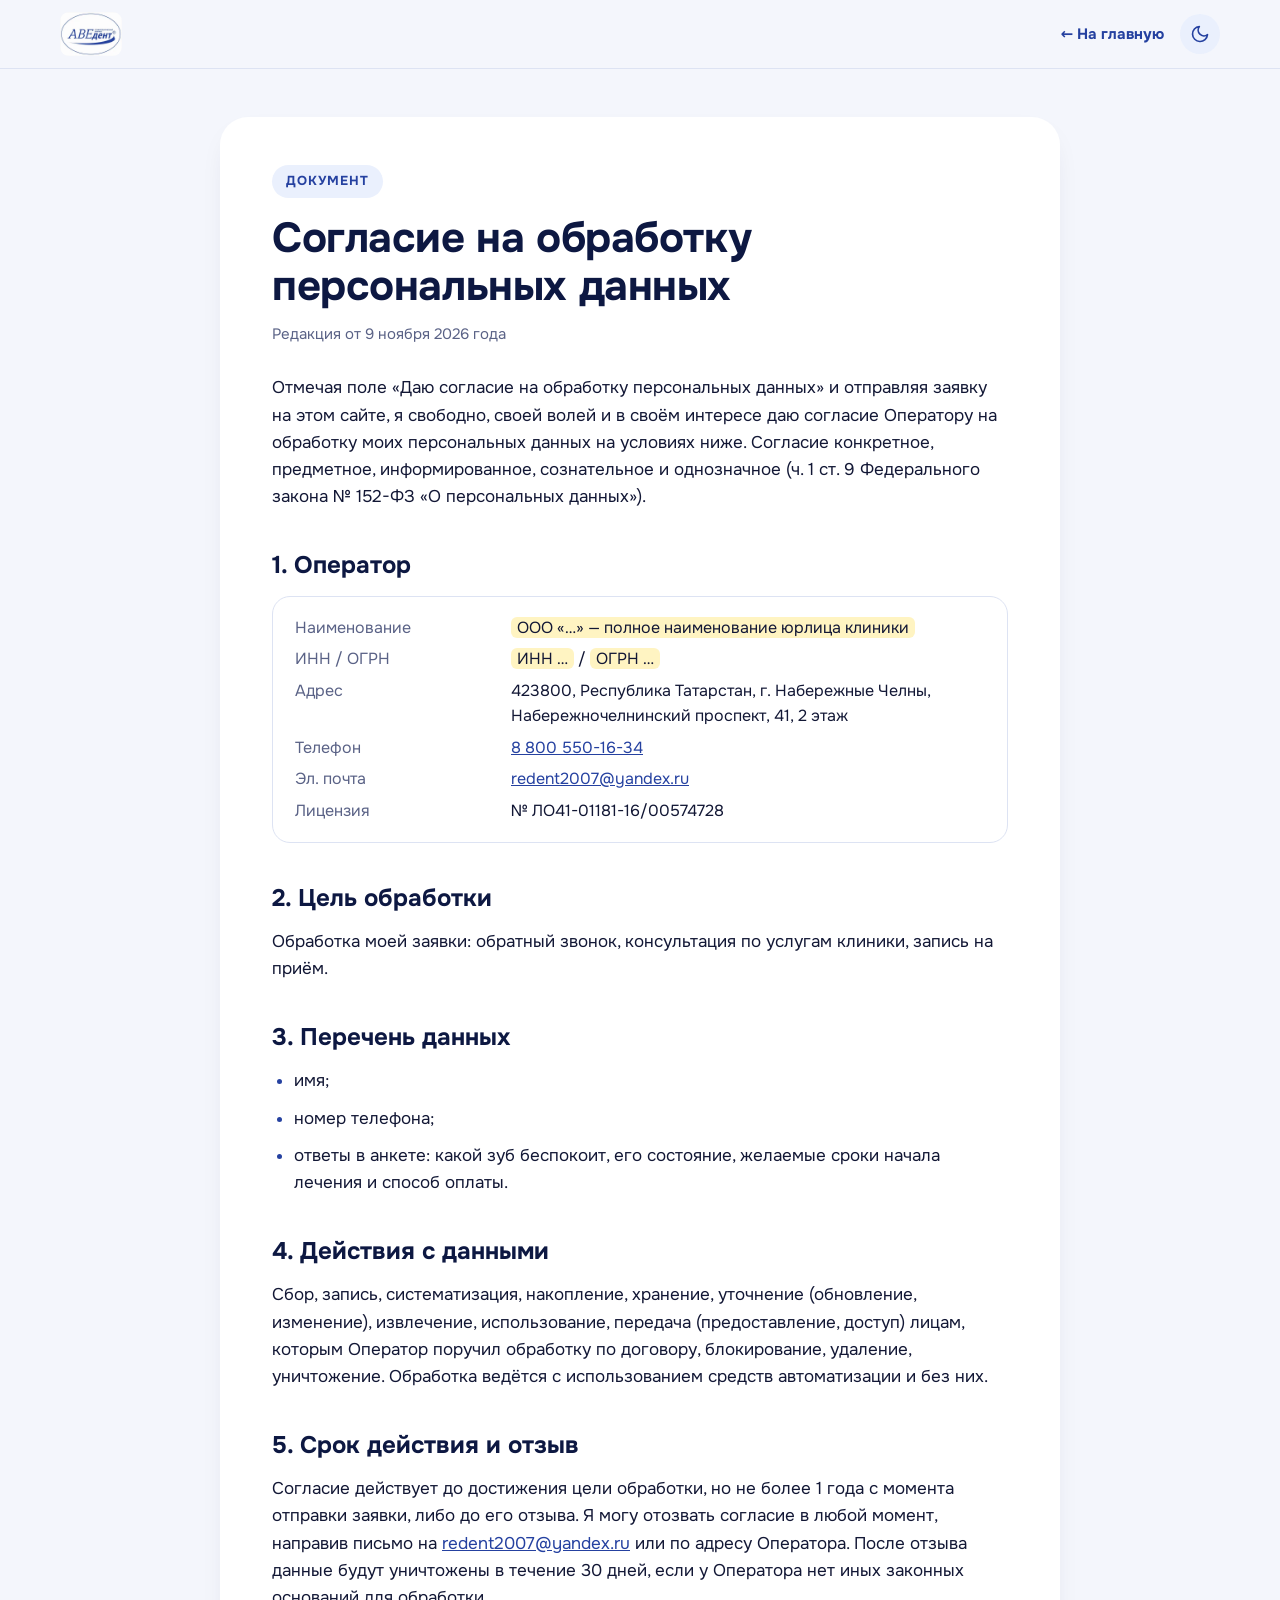
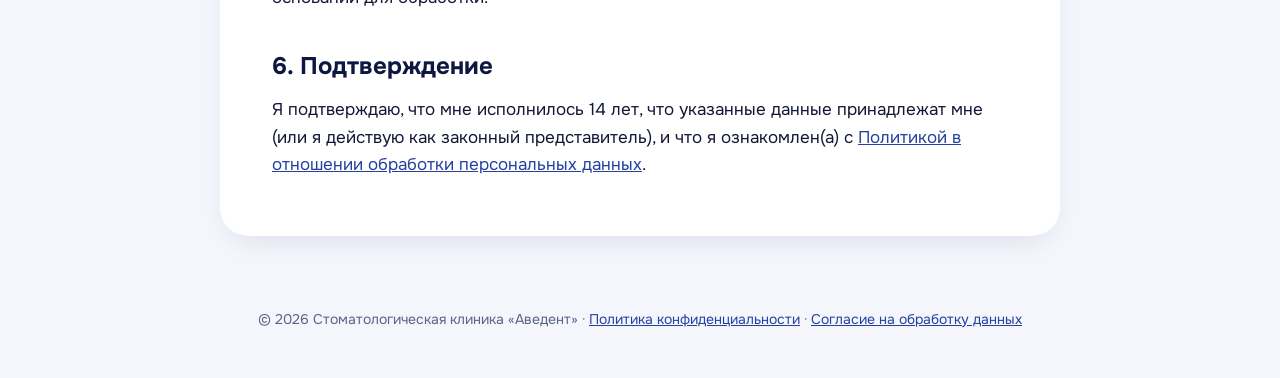
==== consent.html @ 388824f3 "Политика конфиденциальности и согласие на обработку ПДн (152-ФЗ), чекбокс без предустановки, cookie-" ====
<!doctype html>
<html lang="ru">
<head>
<meta charset="utf-8">
<meta name="viewport" content="width=device-width, initial-scale=1">
<title>Согласие на обработку персональных данных | Аведент</title>
<meta name="description" content="Согласие посетителя сайта на обработку персональных данных стоматологической клиникой «Аведент».">
<meta name="robots" content="noindex, follow">
<meta name="theme-color" content="#2541a0">
<script>(function(){try{var t=localStorage.getItem('theme');}catch(e){}if(!t&&window.matchMedia&&matchMedia('(prefers-color-scheme: dark)').matches)t='dark';if(t==='dark')document.documentElement.setAttribute('data-theme','dark');})();</script>
<link rel="icon" href="img/logo.webp" type="image/webp">
<link rel="preload" href="fonts/onest-cyrillic.woff2" as="font" type="font/woff2" crossorigin>
<link rel="stylesheet" href="legal.css">
</head>
<body>
<header class="hdr"><div class="wrap">
  <a href="./"><img src="img/logo.webp" alt="Стоматологическая клиника «Аведент»" width="63" height="44"></a>
  <a class="back" href="./">← На главную</a>
  <button class="theme-tg" id="themeTg" type="button" aria-label="Тёмная тема" aria-pressed="false" title="Сменить тему">
    <svg class="i-moon" viewBox="0 0 24 24" fill="none" stroke="currentColor" stroke-width="2" stroke-linecap="round" stroke-linejoin="round" aria-hidden="true"><path d="M21 12.8A9 9 0 1 1 11.2 3a7 7 0 0 0 9.8 9.8z"/></svg>
    <svg class="i-sun" viewBox="0 0 24 24" fill="none" stroke="currentColor" stroke-width="2" stroke-linecap="round" aria-hidden="true"><circle cx="12" cy="12" r="4.5"/><path d="M12 2v2M12 20v2M4.9 4.9l1.4 1.4M17.7 17.7l1.4 1.4M2 12h2M20 12h2M4.9 19.1l1.4-1.4M17.7 6.3l1.4-1.4"/></svg>
  </button>
</div></header>
<main><div class="wrap"><article class="doc">

<span class="eyebrow">Документ</span>
<h1>Согласие на&nbsp;обработку персональных данных</h1>
<p class="meta">Редакция от 9 ноября 2026 года</p>

<p>Отмечая поле «Даю согласие на обработку персональных данных» и отправляя заявку на этом сайте, я свободно, своей волей и в своём интересе даю согласие Оператору на обработку моих персональных данных на условиях ниже. Согласие конкретное, предметное, информированное, сознательное и однозначное (ч. 1 ст. 9 Федерального закона № 152-ФЗ «О персональных данных»).</p>

<h2>1. Оператор</h2>
<div class="card"><dl>
  <dt>Наименование</dt><dd><span class="todo">ООО «…» — полное наименование юрлица клиники</span></dd>
  <dt>ИНН / ОГРН</dt><dd><span class="todo">ИНН …</span> / <span class="todo">ОГРН …</span></dd>
  <dt>Адрес</dt><dd>423800, Республика Татарстан, г. Набережные Челны, Набережночелнинский проспект, 41, 2 этаж</dd>
  <dt>Телефон</dt><dd><a href="tel:+78005501634">8 800 550-16-34</a></dd>
  <dt>Эл. почта</dt><dd><a href="mailto:redent2007@yandex.ru">redent2007@yandex.ru</a></dd>
  <dt>Лицензия</dt><dd>№ ЛО41-01181-16/00574728</dd>
</dl></div>

<h2>2. Цель обработки</h2>
<p>Обработка моей заявки: обратный звонок, консультация по услугам клиники, запись на приём.</p>

<h2>3. Перечень данных</h2>
<ul>
  <li>имя;</li>
  <li>номер телефона;</li>
  <li>ответы в анкете: какой зуб беспокоит, его состояние, желаемые сроки начала лечения и способ оплаты.</li>
</ul>

<h2>4. Действия с данными</h2>
<p>Сбор, запись, систематизация, накопление, хранение, уточнение (обновление, изменение), извлечение, использование, передача (предоставление, доступ) лицам, которым Оператор поручил обработку по договору, блокирование, удаление, уничтожение. Обработка ведётся с использованием средств автоматизации и без них.</p>

<h2>5. Срок действия и отзыв</h2>
<p>Согласие действует до достижения цели обработки, но не более 1 года с момента отправки заявки, либо до его отзыва. Я могу отозвать согласие в любой момент, направив письмо на <a href="mailto:redent2007@yandex.ru">redent2007@yandex.ru</a> или по адресу Оператора. После отзыва данные будут уничтожены в течение 30 дней, если у Оператора нет иных законных оснований для обработки.</p>

<h2>6. Подтверждение</h2>
<p>Я подтверждаю, что мне исполнилось 14 лет, что указанные данные принадлежат мне (или я действую как законный представитель), и что я ознакомлен(а) с <a href="privacy.html">Политикой в отношении обработки персональных данных</a>.</p>
</article></div></main>
<footer><div class="wrap">© 2026 Стоматологическая клиника «Аведент» · <a href="privacy.html">Политика конфиденциальности</a> · <a href="consent.html">Согласие на обработку данных</a></div></footer>
<script>
(function(){var tg=document.getElementById('themeTg'),r=document.documentElement;
function s(){var d=r.getAttribute('data-theme')==='dark';tg.setAttribute('aria-pressed',d);tg.setAttribute('aria-label',d?'Светлая тема':'Тёмная тема');}
s();tg.addEventListener('click',function(){var d=r.getAttribute('data-theme')!=='dark';if(d)r.setAttribute('data-theme','dark');else r.removeAttribute('data-theme');try{localStorage.setItem('theme',d?'dark':'light');}catch(e){}s();});})();
</script>
</body>
</html>
---- legal.css ----
:root{--blue:#2541a0;--navy:#0d1842;--sky:#eaf0fd;--sky-2:#d6e1fb;--ink:#121735;--muted:#5a6286;--line:#dde3f3;--bg:#f4f6fc;--surface:#fff;--accent:#2541a0;--heading:#0d1842;--hdr-bg:rgba(244,246,252,.86);--todo:#fff4c2;--todo-ink:#121735;color-scheme:light}
:root[data-theme="dark"]{--blue:#3556c4;--sky:#1a2554;--sky-2:#2b3a78;--ink:#e7ebfa;--muted:#a4add2;--line:#243063;--bg:#070c24;--surface:#111a42;--accent:#9cb6ff;--heading:#e7ebfa;--hdr-bg:rgba(7,12,36,.86);--todo:#5a4a10;--todo-ink:#fff4c2;color-scheme:dark}
*{box-sizing:border-box;margin:0;padding:0}
html{scroll-behavior:smooth}
body{font-family:Onest,system-ui,-apple-system,"Segoe UI",Roboto,Arial,sans-serif;background:var(--bg);color:var(--ink);line-height:1.6;font-size:17px}
a{color:var(--accent)}
.wrap{max-width:880px;margin:0 auto;padding:0 20px}
.hdr{position:sticky;top:0;z-index:5;background:var(--hdr-bg);backdrop-filter:blur(14px);-webkit-backdrop-filter:blur(14px);border-bottom:1px solid var(--line)}
.hdr .wrap{display:flex;align-items:center;gap:16px;height:68px;max-width:1200px}
.hdr img{height:44px;width:auto;border-radius:9px;display:block}
.back{margin-left:auto;font-weight:700;font-size:15px;text-decoration:none;color:var(--accent);white-space:nowrap}
.theme-tg{flex:none;width:40px;height:40px;border-radius:50%;border:0;display:grid;place-items:center;cursor:pointer;background:var(--sky);color:var(--accent)}
.theme-tg svg{width:20px;height:20px}.theme-tg .i-sun{display:none}
:root[data-theme="dark"] .theme-tg .i-sun{display:block}:root[data-theme="dark"] .theme-tg .i-moon{display:none}
main{padding:48px 0 72px}
.doc{background:var(--surface);border-radius:28px;padding:48px 52px;box-shadow:0 12px 32px -16px rgba(13,24,66,.18)}
.eyebrow{display:inline-block;font-size:13px;font-weight:700;letter-spacing:.08em;text-transform:uppercase;color:var(--accent);background:var(--sky);padding:6px 14px;border-radius:99px;margin-bottom:16px}
h1{font-size:clamp(28px,4vw,42px);line-height:1.15;color:var(--heading);margin-bottom:12px;letter-spacing:-.01em}
.meta{color:var(--muted);font-size:15px;margin-bottom:28px}
h2{font-size:clamp(20px,2.4vw,24px);color:var(--heading);margin:40px 0 14px;line-height:1.3;scroll-margin-top:90px}
p,li{margin-bottom:10px}
ul,ol{padding-left:22px;margin-bottom:12px}
li::marker{color:var(--accent)}
.toc{background:var(--sky);border-radius:20px;padding:20px 24px 12px;margin:0 0 8px}
.toc b{display:block;margin-bottom:8px}
.toc ol{columns:2;column-gap:32px;font-size:15px}
.toc a{text-decoration:none}
.card{border:1px solid var(--line);border-radius:18px;padding:18px 22px;margin:12px 0 16px}
.card dl{display:grid;grid-template-columns:200px 1fr;gap:6px 16px;font-size:16px}
.card dt{color:var(--muted)}
.tbl{width:100%;overflow-x:auto;margin:12px 0 18px}
table{border-collapse:collapse;width:100%;font-size:15px;min-width:600px}
th,td{text-align:left;vertical-align:top;padding:12px 14px;border-bottom:1px solid var(--line)}
th{font-size:13px;text-transform:uppercase;letter-spacing:.05em;color:var(--muted);background:var(--sky)}
th:first-child{border-radius:12px 0 0 12px}th:last-child{border-radius:0 12px 12px 0}
.todo{background:var(--todo);color:var(--todo-ink);border-radius:6px;padding:0 6px}
.note{font-size:15px;color:var(--muted)}
footer{padding:0 0 48px;font-size:14px;color:var(--muted);text-align:center}
@media (max-width:700px){.doc{padding:28px 20px;border-radius:22px}.toc ol{columns:1}.card dl{grid-template-columns:1fr;gap:2px}.card dd{margin-bottom:8px}main{padding:24px 0 48px}body{font-size:16px}}
@media print{.hdr,.theme-tg,.toc{display:none}.doc{box-shadow:none;padding:0}body{background:#fff;color:#000}}
@font-face{font-family:Onest;font-style:normal;font-weight:400 800;font-display:swap;src:url(fonts/onest-cyrillic.woff2) format("woff2");unicode-range:U+0301,U+0400-045F,U+0490-0491,U+04B0-04B1,U+2116}
@font-face{font-family:Onest;font-style:normal;font-weight:400 800;font-display:swap;src:url(fonts/onest-latin.woff2) format("woff2");unicode-range:U+0000-00FF,U+0131,U+0152-0153,U+02BB-02BC,U+02C6,U+02DA,U+02DC,U+0304,U+0308,U+0329,U+2000-206F,U+20AC,U+20BD,U+2122,U+2191,U+2193,U+2212,U+2215,U+FEFF,U+FFFD}
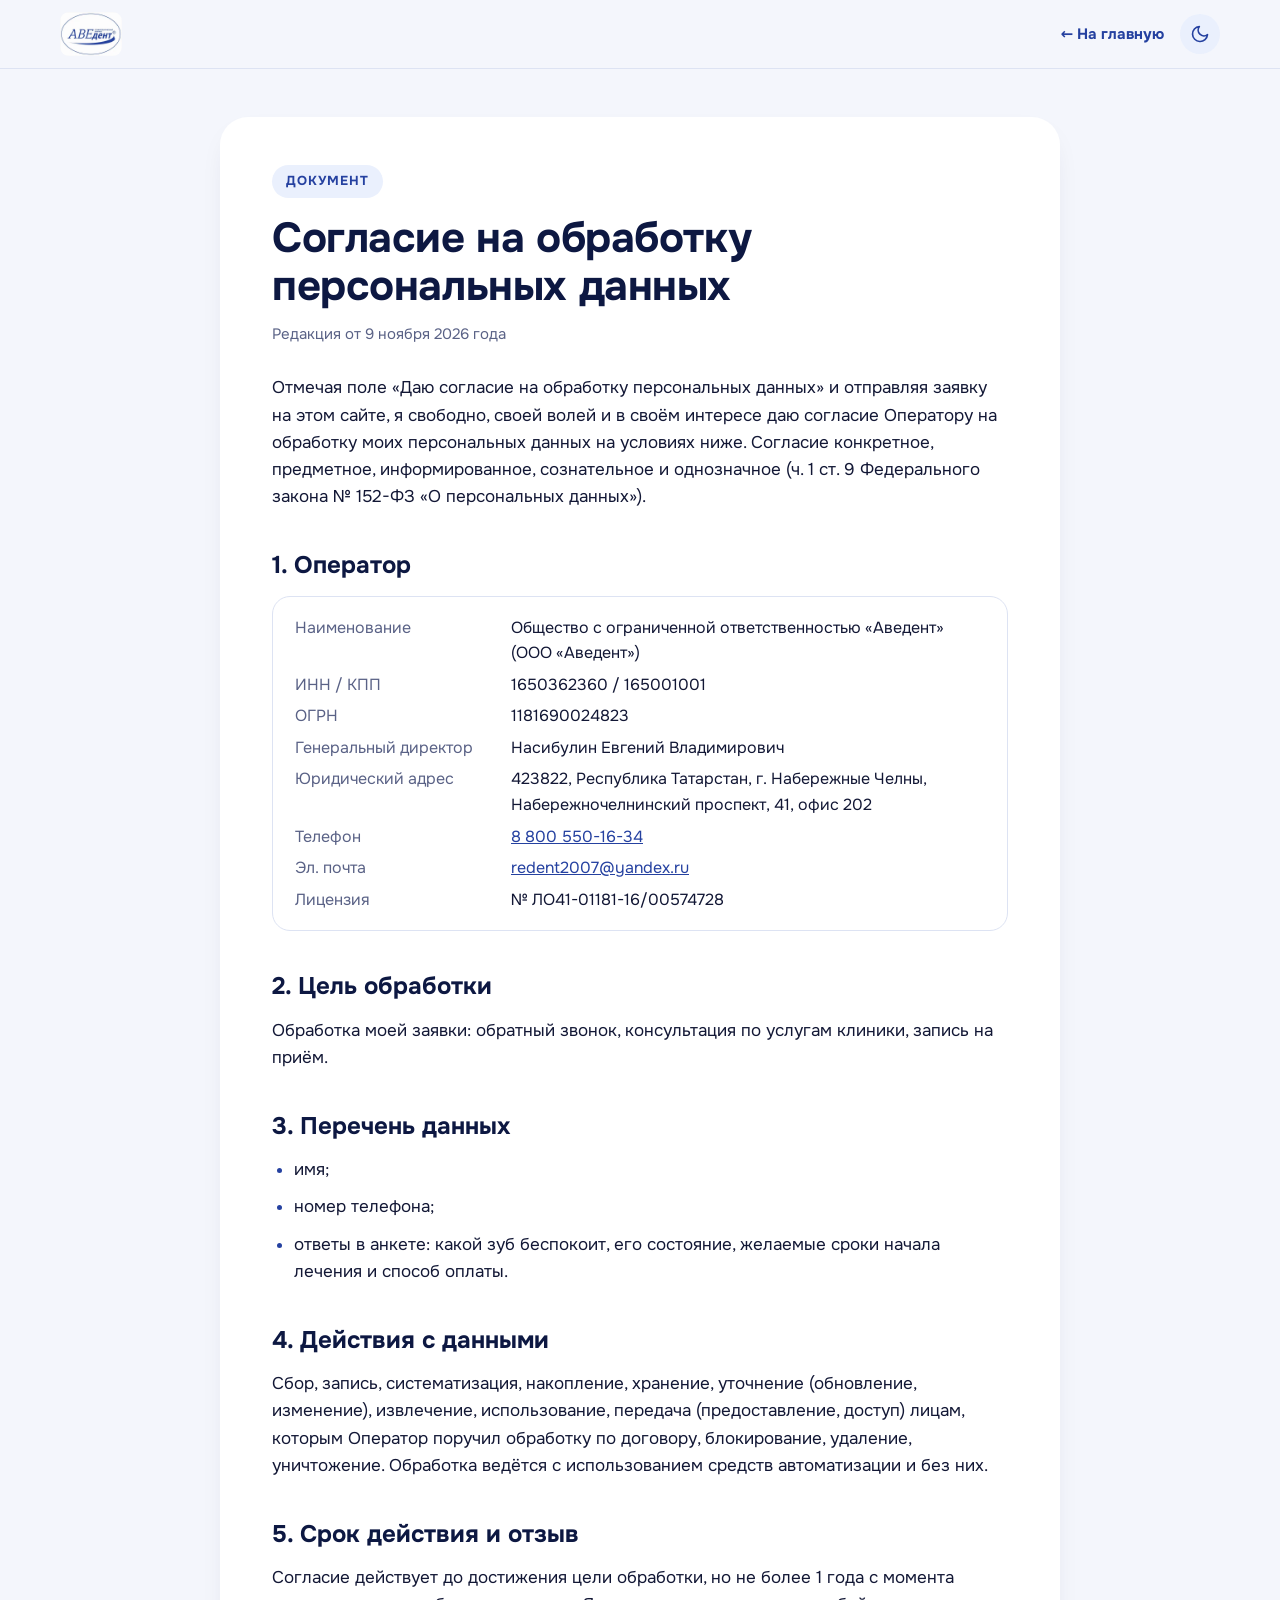
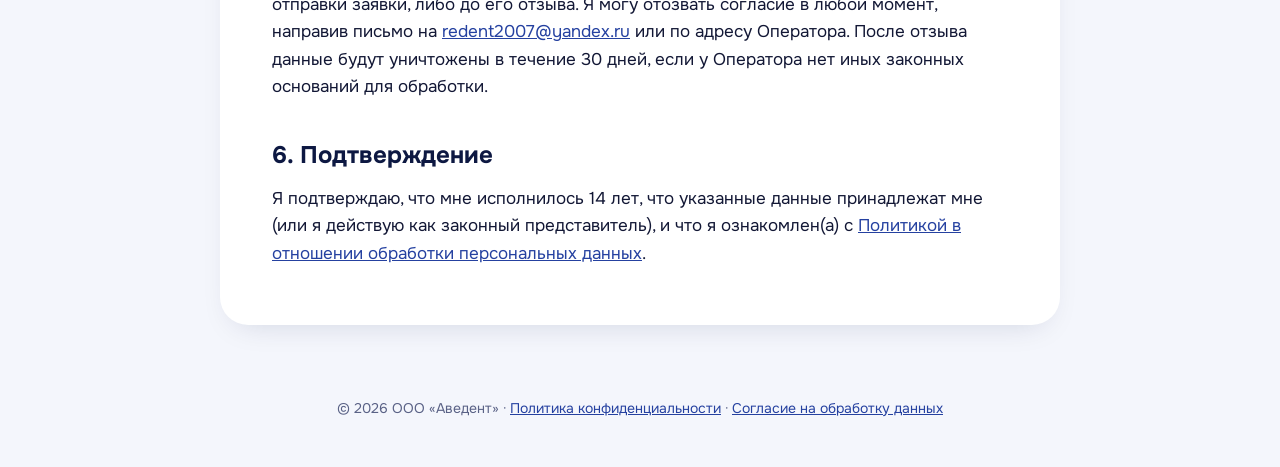
==== commit 3129c655: "Реквизиты ООО «Аведент» в политике, согласии и подвале Co-Authored-By: Claude Opus 5.5 <noreply@anth" ====
--- a/consent.html
+++ b/consent.html
@@ -31,9 +31,11 @@
 
 <h2>1. Оператор</h2>
 <div class="card"><dl>
-  <dt>Наименование</dt><dd><span class="todo">ООО «…» — полное наименование юрлица клиники</span></dd>
-  <dt>ИНН / ОГРН</dt><dd><span class="todo">ИНН …</span> / <span class="todo">ОГРН …</span></dd>
-  <dt>Адрес</dt><dd>423800, Республика Татарстан, г. Набережные Челны, Набережночелнинский проспект, 41, 2 этаж</dd>
+  <dt>Наименование</dt><dd>Общество с ограниченной ответственностью «Аведент» (ООО «Аведент»)</dd>
+  <dt>ИНН / КПП</dt><dd>1650362360 / 165001001</dd>
+  <dt>ОГРН</dt><dd>1181690024823</dd>
+  <dt>Генеральный директор</dt><dd>Насибулин Евгений Владимирович</dd>
+  <dt>Юридический адрес</dt><dd>423822, Республика Татарстан, г. Набережные Челны, Набережночелнинский проспект, 41, офис 202</dd>
   <dt>Телефон</dt><dd><a href="tel:+78005501634">8 800 550-16-34</a></dd>
   <dt>Эл. почта</dt><dd><a href="mailto:redent2007@yandex.ru">redent2007@yandex.ru</a></dd>
   <dt>Лицензия</dt><dd>№ ЛО41-01181-16/00574728</dd>
@@ -58,7 +60,7 @@
 <h2>6. Подтверждение</h2>
 <p>Я подтверждаю, что мне исполнилось 14 лет, что указанные данные принадлежат мне (или я действую как законный представитель), и что я ознакомлен(а) с <a href="privacy.html">Политикой в отношении обработки персональных данных</a>.</p>
 </article></div></main>
-<footer><div class="wrap">© 2026 Стоматологическая клиника «Аведент» · <a href="privacy.html">Политика конфиденциальности</a> · <a href="consent.html">Согласие на обработку данных</a></div></footer>
+<footer><div class="wrap">© 2026 ООО «Аведент» · <a href="privacy.html">Политика конфиденциальности</a> · <a href="consent.html">Согласие на обработку данных</a></div></footer>
 <script>
 (function(){var tg=document.getElementById('themeTg'),r=document.documentElement;
 function s(){var d=r.getAttribute('data-theme')==='dark';tg.setAttribute('aria-pressed',d);tg.setAttribute('aria-label',d?'Светлая тема':'Тёмная тема');}
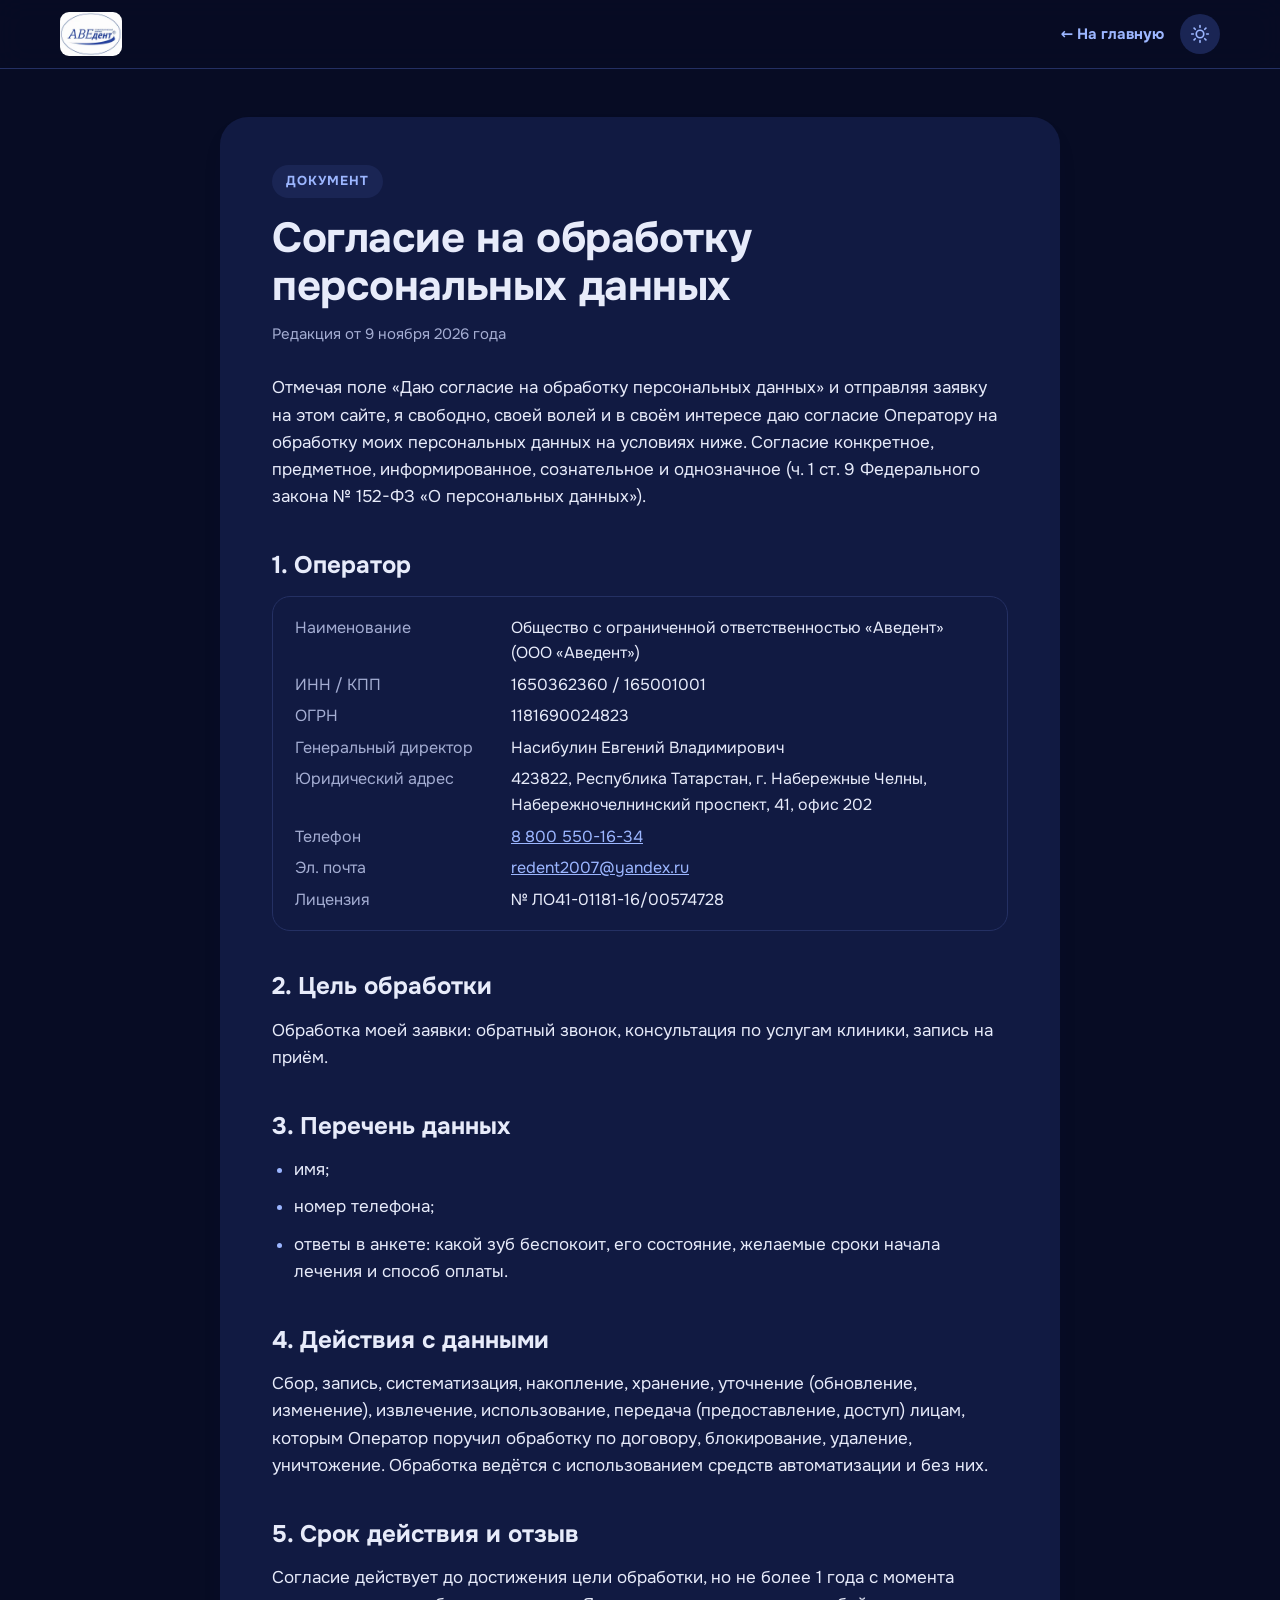
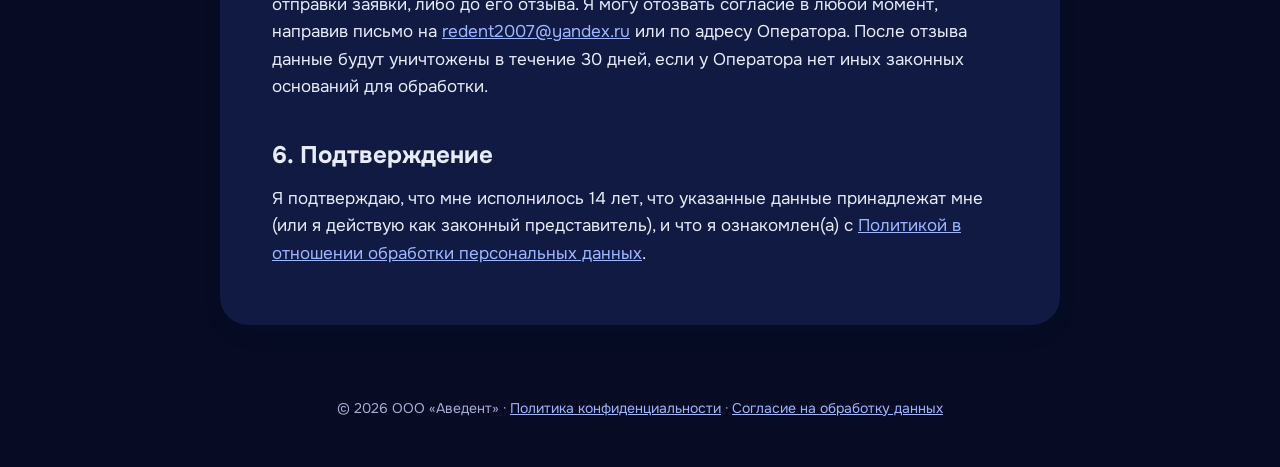
==== commit 2aa05fd9: "Тема по времени суток: 6–18 светлая, 18–6 тёмная; ручной выбор до следующей смены Co-Authored-By: Cl" ====
--- a/consent.html
+++ b/consent.html
@@ -7,7 +7,7 @@
 <meta name="description" content="Согласие посетителя сайта на обработку персональных данных стоматологической клиникой «Аведент».">
 <meta name="robots" content="noindex, follow">
 <meta name="theme-color" content="#2541a0">
-<script>(function(){try{var t=localStorage.getItem('theme');}catch(e){}if(!t&&window.matchMedia&&matchMedia('(prefers-color-scheme: dark)').matches)t='dark';if(t==='dark')document.documentElement.setAttribute('data-theme','dark');})();</script>
+<script>(function(){var t,h=new Date().getHours();try{var s=JSON.parse(localStorage.getItem('theme2')||'null');if(s&&s.u>Date.now())t=s.t;}catch(e){}if(!t)t=(h>=6&&h<18)?'light':'dark';if(t==='dark')document.documentElement.setAttribute('data-theme','dark');})();</script>
 <link rel="icon" href="img/logo.webp" type="image/webp">
 <link rel="preload" href="fonts/onest-cyrillic.woff2" as="font" type="font/woff2" crossorigin>
 <link rel="stylesheet" href="legal.css">
@@ -64,7 +64,7 @@
 <script>
 (function(){var tg=document.getElementById('themeTg'),r=document.documentElement;
 function s(){var d=r.getAttribute('data-theme')==='dark';tg.setAttribute('aria-pressed',d);tg.setAttribute('aria-label',d?'Светлая тема':'Тёмная тема');}
-s();tg.addEventListener('click',function(){var d=r.getAttribute('data-theme')!=='dark';if(d)r.setAttribute('data-theme','dark');else r.removeAttribute('data-theme');try{localStorage.setItem('theme',d?'dark':'light');}catch(e){}s();});})();
+s();tg.addEventListener('click',function(){var d=r.getAttribute('data-theme')!=='dark';if(d)r.setAttribute('data-theme','dark');else r.removeAttribute('data-theme');try{var n=new Date(),b=new Date(n);b.setMinutes(0,0,0);var hh=n.getHours();if(hh<6)b.setHours(6);else if(hh<18)b.setHours(18);else{b.setDate(b.getDate()+1);b.setHours(6);}localStorage.setItem('theme2',JSON.stringify({t:d?'dark':'light',u:b.getTime()}));}catch(e){}s();});})();
 </script>
 </body>
 </html>
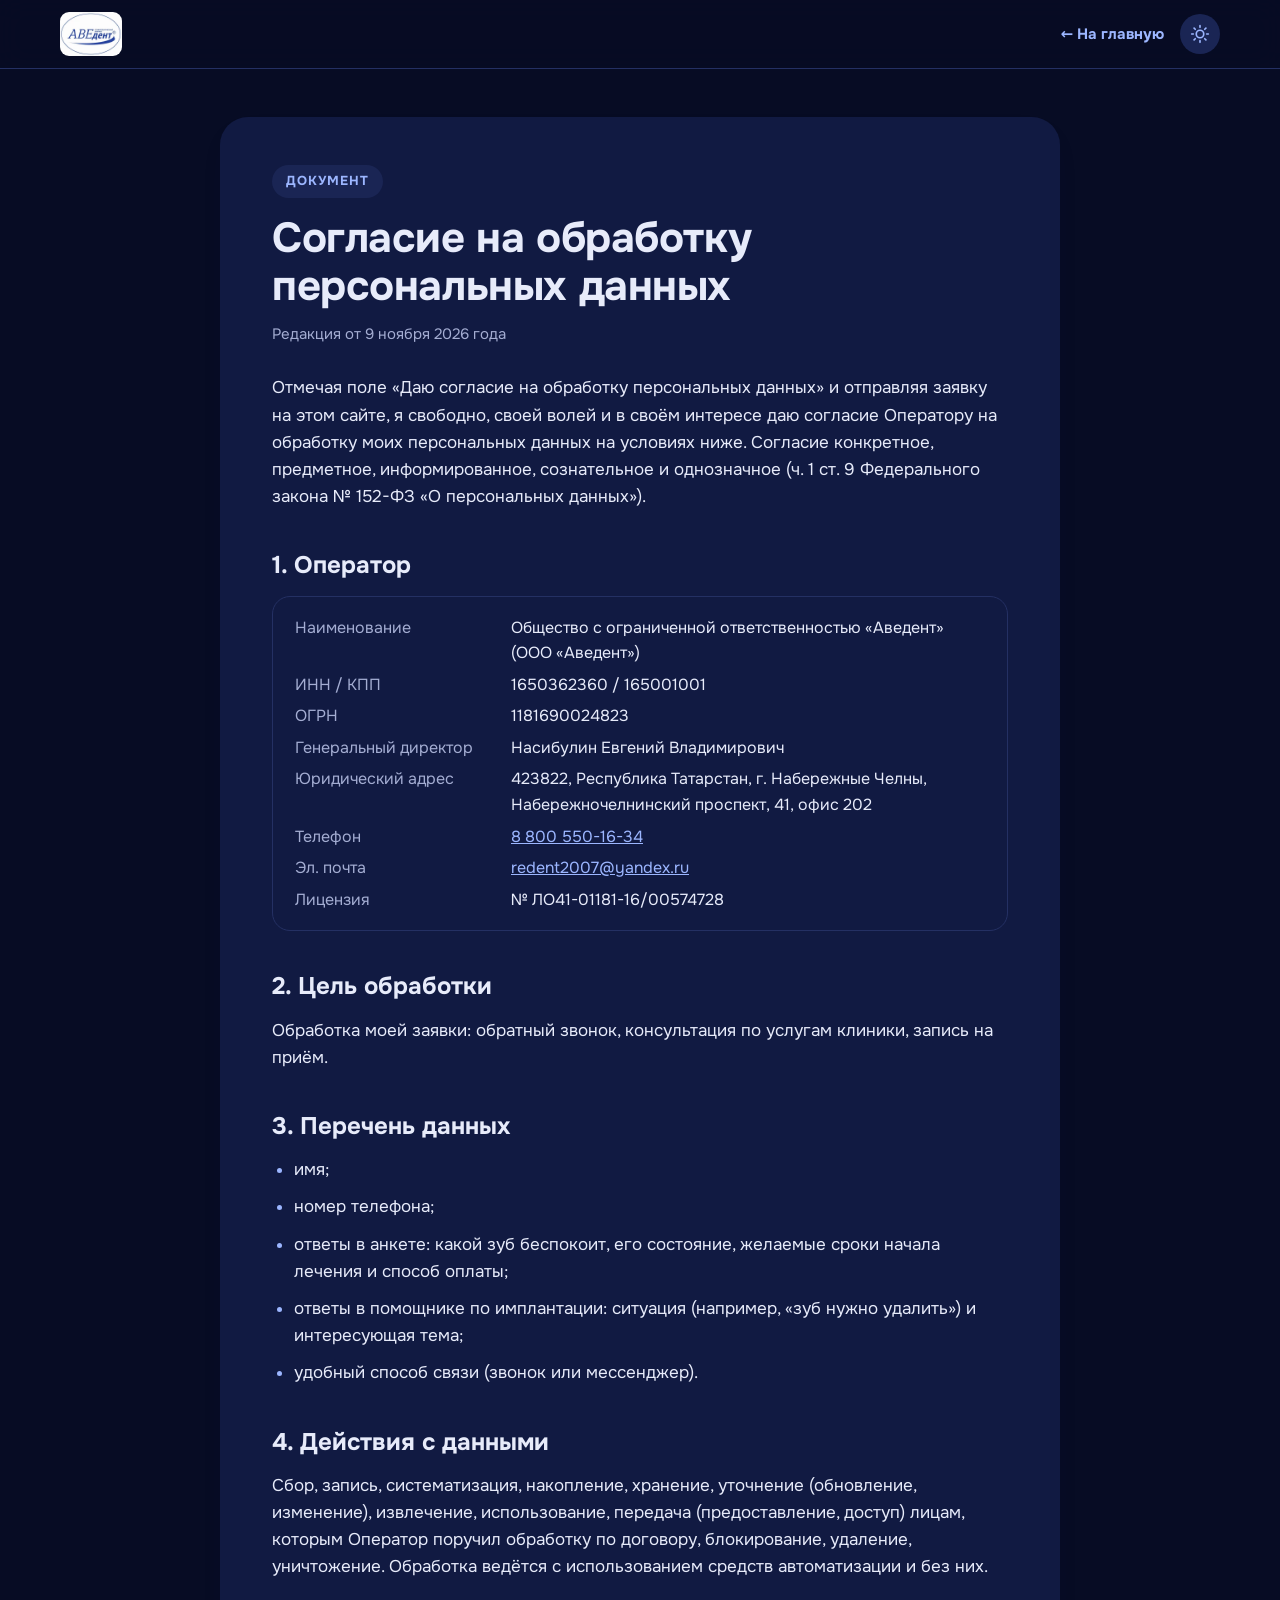
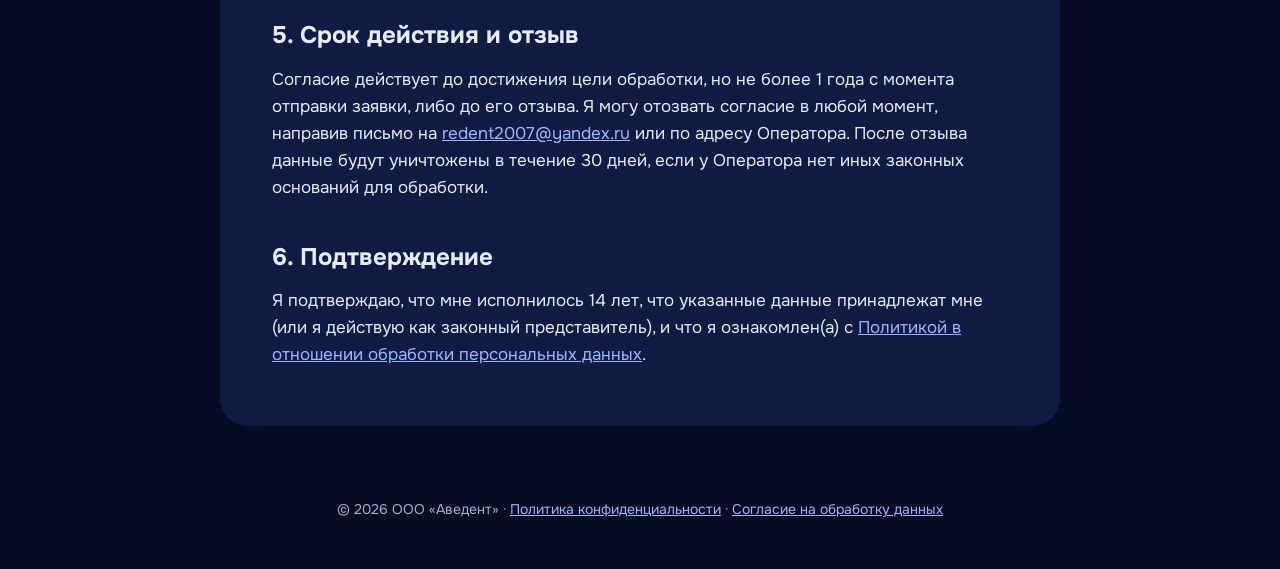
==== commit b092062d: "Помощник по имплантации: окно с двумя вопросами, объяснением и записью; общая отправка заявок, защит" ====
--- a/consent.html
+++ b/consent.html
@@ -48,7 +48,9 @@
 <ul>
   <li>имя;</li>
   <li>номер телефона;</li>
-  <li>ответы в анкете: какой зуб беспокоит, его состояние, желаемые сроки начала лечения и способ оплаты.</li>
+  <li>ответы в анкете: какой зуб беспокоит, его состояние, желаемые сроки начала лечения и способ оплаты;</li>
+  <li>ответы в помощнике по имплантации: ситуация (например, «зуб нужно удалить») и интересующая тема;</li>
+  <li>удобный способ связи (звонок или мессенджер).</li>
 </ul>
 
 <h2>4. Действия с данными</h2>
